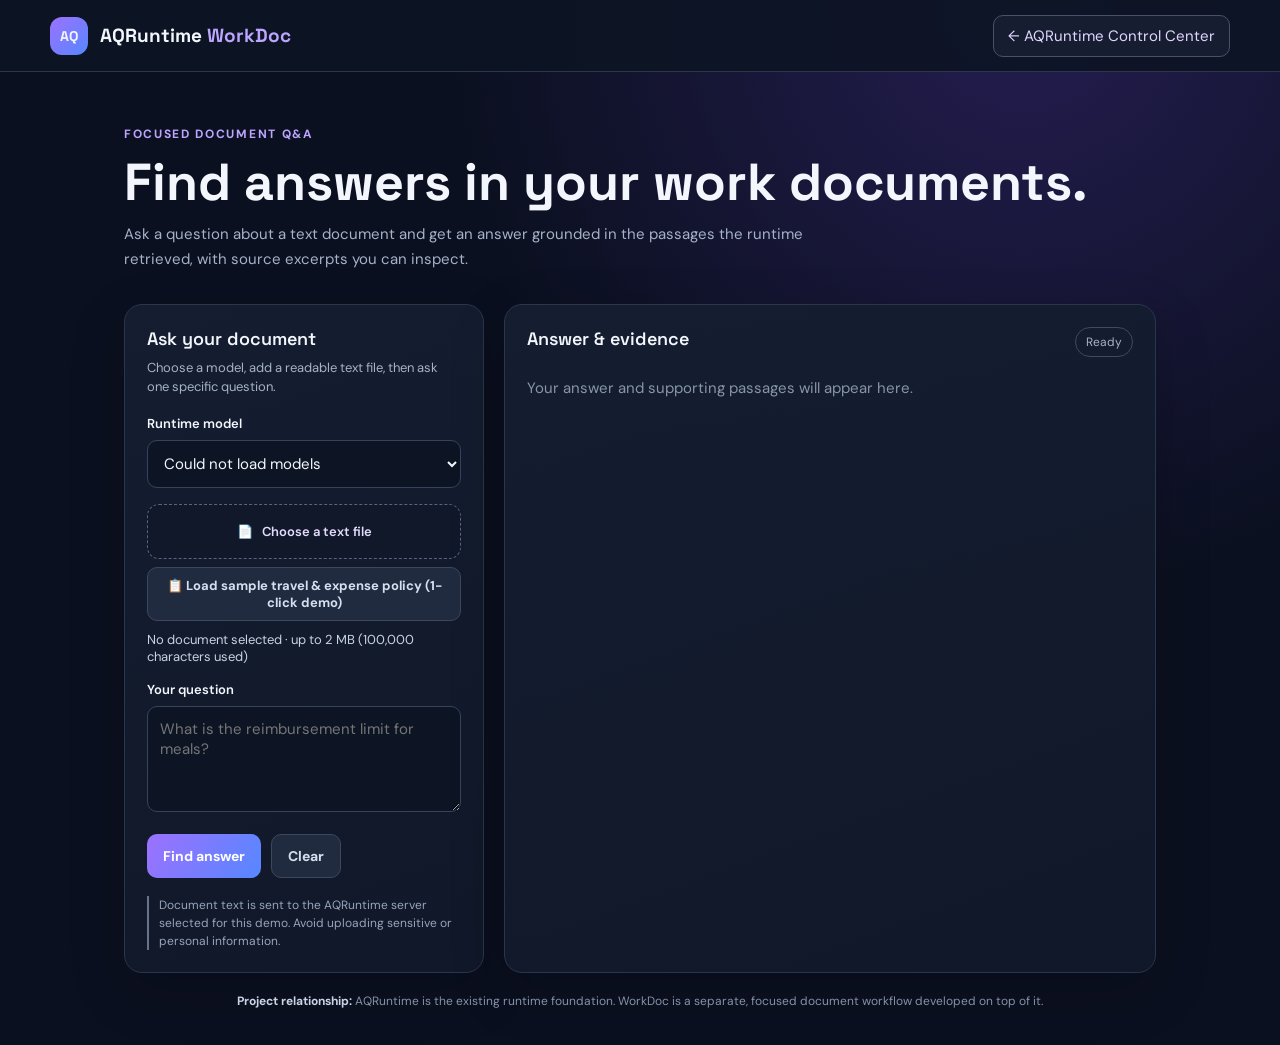
==== src/aqruntime/server/ui/workdoc.html @ aafc0653 "feat: add AQRuntime WorkDoc, Cloud Run deployment, dual-mode Cloud/Local runtime, and 47 acceptance " ====
<!doctype html>
<html lang="en">
<head>
<meta charset="utf-8"><meta name="viewport" content="width=device-width, initial-scale=1">
<title>AQRuntime WorkDoc</title>
<link rel="preconnect" href="https://fonts.googleapis.com"><link rel="preconnect" href="https://fonts.gstatic.com" crossorigin>
<link href="https://fonts.googleapis.com/css2?family=DM+Sans:wght@400;500;600;700&family=Space+Grotesk:wght@500;600;700&display=swap" rel="stylesheet">
<style>
:root{color-scheme:dark;--bg:#0b1020;--panel:#121a2b;--panel2:#182338;--line:#29364b;--text:#f3f6fc;--muted:#a5b2c7;--purple:#9c71ff;--blue:#5687ff;--green:#34d399;--amber:#fbbf24}*{box-sizing:border-box}body{margin:0;min-height:100vh;background:radial-gradient(ellipse at 80% 0%,#241d50 0,transparent 40%),var(--bg);color:var(--text);font:15px 'DM Sans',sans-serif}a{color:inherit}.top{height:72px;border-bottom:1px solid var(--line);display:flex;align-items:center;justify-content:space-between;padding:0 max(24px,calc((100vw - 1180px)/2));background:#0d1424e8}.brand{display:flex;gap:12px;align-items:center;font:700 19px 'Space Grotesk',sans-serif}.mark{display:grid;place-items:center;width:38px;height:38px;border-radius:12px;background:linear-gradient(135deg,var(--purple),var(--blue));font-size:14px}.back{padding:10px 14px;border:1px solid #48516a;border-radius:10px;text-decoration:none;color:#e0d6ff;background:#171d31}.wrap{max-width:1080px;margin:0 auto;padding:54px 24px 36px}.eyebrow{text-transform:uppercase;color:#bca5ff;letter-spacing:.14em;font-size:12px;font-weight:700}.hero h1{font:700 clamp(34px,5vw,52px)/1.08 'Space Grotesk',sans-serif;margin:12px 0}.hero p{max-width:690px;color:var(--muted);line-height:1.65;margin:0}.layout{display:grid;grid-template-columns:360px 1fr;gap:20px;margin-top:32px}.card{background:linear-gradient(160deg,#151e31f5,#101829f5);border:1px solid var(--line);border-radius:18px;padding:22px;box-shadow:0 18px 55px #0003}.card h2{font:600 18px 'Space Grotesk',sans-serif;margin:0 0 8px}.hint{color:var(--muted);font-size:13px;line-height:1.5;margin:0 0 18px}label{display:block;font-weight:600;font-size:13px;margin:16px 0 8px}select,input[type=text],textarea{width:100%;border:1px solid #36445b;background:#0d1525;color:var(--text);border-radius:10px;padding:12px;font:inherit;outline:none}select:focus,input:focus,textarea:focus{border-color:var(--purple);box-shadow:0 0 0 3px #9c71ff22}.filebox{display:block;border:1px dashed #586582;border-radius:12px;padding:18px 14px;text-align:center;background:#10182a;cursor:pointer;color:#e6dcff}.filebox:hover{border-color:var(--purple);background:#171c32}.filebox input{display:none}.filename{font-size:13px;color:#c8d3e4;margin-top:10px;overflow-wrap:anywhere}.privacy{border-left:2px solid #64748b;padding-left:10px;color:#96a5bb;font-size:12px;line-height:1.5;margin-top:18px}.actions{display:flex;gap:10px;margin-top:17px}button{border:0;border-radius:10px;padding:12px 16px;color:white;background:linear-gradient(120deg,var(--purple),var(--blue));font:700 14px 'DM Sans';cursor:pointer}button:disabled{opacity:.55;cursor:wait}.secondary{background:#202b40;border:1px solid #3b4860;color:#d6dfef}.result-head{display:flex;justify-content:space-between;align-items:center;gap:12px}.status{font-size:12px;padding:6px 10px;border:1px solid #3d4b63;border-radius:999px;color:var(--muted)}.status.good{color:var(--green);border-color:#237b60;background:#103329}.status.warn{color:var(--amber);border-color:#826b2b;background:#322912}.answer{white-space:pre-wrap;line-height:1.72;margin-top:18px;min-height:100px;color:#eef2fa}.empty{color:#8795aa}.sources{display:grid;gap:12px;margin-top:18px}.source{border:1px solid #34425a;border-radius:12px;background:#0d1525;padding:14px}.source-title{font-weight:700;color:#d9ccff;font-size:13px}.source p{font-size:13px;line-height:1.6;color:#c2ccdc;margin:9px 0 0;white-space:pre-wrap}.meta{font-size:11px;color:#8191a9;margin-top:8px}.foot{margin-top:20px;text-align:center;color:#8492a8;font-size:12px}.foot strong{color:#c9d4e5}.error{color:#fca5a5}.spinner{display:inline-block;animation:pulse 1s infinite alternate}@keyframes pulse{to{opacity:.4}}@media(max-width:780px){.layout{grid-template-columns:1fr}.wrap{padding-top:34px}.top{padding:0 16px}.brand{font-size:16px}.back{font-size:12px;padding:9px}}
</style></head>
<body>
<header class="top"><div class="brand"><span class="mark">AQ</span><span>AQRuntime <span style="color:#bca5ff">WorkDoc</span></span></div><a class="back" href="/ui">← AQRuntime Control Center</a></header>
<main class="wrap"><section class="hero"><div class="eyebrow">Focused document Q&amp;A</div><h1>Find answers in your work documents.</h1><p>Ask a question about a text document and get an answer grounded in the passages the runtime retrieved, with source excerpts you can inspect.</p></section>
<div class="layout"><section class="card"><h2>Ask your document</h2><p class="hint">Choose a model, add a readable text file, then ask one specific question.</p>
<label for="model">Runtime model</label><select id="model"><option value="">Loading models…</option></select>
<label class="filebox">📄 &nbsp; Choose a text file<input id="file" type="file" accept=".txt,.md,.py,.json,.log,.csv,.c,.cpp,.h"></label><div style="margin-top:8px;display:flex;gap:8px;flex-wrap:wrap"><button id="sample" class="secondary" type="button" style="width:100%;padding:9px 12px;font-size:13px">📋 Load sample travel &amp; expense policy (1-click demo)</button></div><div id="filename" class="filename">No document selected · up to 2 MB (100,000 characters used)</div>
<label for="question">Your question</label><textarea id="question" rows="4" maxlength="2000" placeholder="What is the reimbursement limit for meals?"></textarea>
<div class="actions"><button id="ask">Find answer</button><button id="clear" class="secondary" type="button">Clear</button></div><div class="privacy">Document text is sent to the AQRuntime server selected for this demo. Avoid uploading sensitive or personal information.</div></section>
<section class="card" aria-live="polite"><div class="result-head"><h2>Answer &amp; evidence</h2><span id="status" class="status">Ready</span></div><div id="answer" class="answer empty">Your answer and supporting passages will appear here.</div><div id="sources" class="sources"></div></section></div>
<div class="foot"><strong>Project relationship:</strong> AQRuntime is the existing runtime foundation. WorkDoc is a separate, focused document workflow developed on top of it.</div></main>
<script>const modelSelect=document.getElementById('model'),fileInput=document.getElementById('file'),sampleButton=document.getElementById('sample'),fileName=document.getElementById('filename'),question=document.getElementById('question'),askButton=document.getElementById('ask'),statusEl=document.getElementById('status'),answerEl=document.getElementById('answer'),sourcesEl=document.getElementById('sources');let documentText='',selectedName='';
function setStatus(text,kind=''){statusEl.textContent=text;statusEl.className='status'+(kind?' '+kind:'')}
function isSummary(q){return /\b(summar(y|ize|ise|ization)|overview|merangkum|rangkuman|ringkasan|ringkas)\b/i.test(q)}
question.addEventListener('input',()=>{askButton.textContent=isSummary(question.value)?'Summarize document':'Find answer'});
fetch('/v1/models').then(r=>r.ok?r.json():Promise.reject()).then(data=>{const models=(data.data||[]).filter(m=>m.type==='text'||!m.type);modelSelect.replaceChildren();if(!models.length){modelSelect.add(new Option('No text models available',''));return}for(const m of models)modelSelect.add(new Option(m.id,m.id));}).catch(()=>{modelSelect.replaceChildren(new Option('Could not load models',''))});
sampleButton.addEventListener('click',async()=>{try{const r=await fetch('/api/workdoc/sample');if(!r.ok)throw new Error('Could not load sample policy.');const data=await r.json();documentText=(data.document_text||'').slice(0,100000);selectedName=data.filename||'workdoc_demo_sample.md';fileName.textContent=`${selectedName} · ${documentText.length.toLocaleString()} characters (built-in sample)`;if(!question.value.trim()&&Array.isArray(data.sample_questions)&&data.sample_questions.length){question.value=data.sample_questions[0];askButton.textContent=isSummary(question.value)?'Summarize document':'Find answer';}setStatus('Sample ready','good');}catch(e){fileName.textContent=e.message||'Could not load sample.';}});
fileInput.addEventListener('change',async()=>{const f=fileInput.files&&fileInput.files[0];if(!f)return;documentText='';selectedName='';if(f.size>2*1024*1024){fileName.textContent='File exceeds the 2 MB limit.';fileInput.value='';return}try{const text=await f.text();if(text.includes('\u0000'))throw new Error('This file appears to be binary. Choose a text-based file.');documentText=text.slice(0,100000);selectedName=f.name;fileName.textContent=`${f.name} · ${documentText.length.toLocaleString()} characters${text.length>documentText.length?' (first 100,000 used)':''}`;setStatus('Document ready');}catch(e){fileName.textContent=e.message||'Could not read file.';fileInput.value=''}});
document.getElementById('clear').addEventListener('click',()=>{documentText='';selectedName='';fileInput.value='';question.value='';askButton.textContent='Find answer';fileName.textContent='No document selected · up to 2 MB (100,000 characters used)';answerEl.textContent='Your answer and supporting passages will appear here.';answerEl.className='answer empty';sourcesEl.replaceChildren();setStatus('Ready')});
askButton.addEventListener('click',async()=>{const q=question.value.trim(),model=modelSelect.value;if(!documentText){setStatus('Add a document','warn');return}if(!q){setStatus('Add a question','warn');question.focus();return}if(!model){setStatus('No model selected','warn');return}const summary=isSummary(q);askButton.disabled=true;askButton.textContent=summary?'Summarizing…':'Searching…';setStatus('Working','');answerEl.textContent=summary?'Reading the document and generating a summary…':'Retrieving relevant passages and generating an answer…';answerEl.className='answer spinner';sourcesEl.replaceChildren();try{const res=await fetch('/api/workdoc/ask',{method:'POST',headers:{'Content-Type':'application/json'},body:JSON.stringify({model,provider:'auto',max_tokens:384,filename:selectedName,document_text:documentText,question:q})});const data=await res.json();if(!res.ok)throw new Error(data.error?.message||data.error||`Request failed (${res.status})`);answerEl.textContent=data.answer||'No answer was returned.';answerEl.className='answer';const grounded=data.grounding_status==='grounded';const summaryStatus=data.coverage==='full'?'Summary · full document':`Summary · representative passages (${data.passages_used}/${data.passages_total})`;setStatus(data.mode==='summary'?summaryStatus:(grounded?'Grounded in sources':data.grounding_status==='insufficient_evidence'?'Insufficient evidence':'Check citations'),grounded?'good':'warn');for(const s of data.sources||[]){const card=document.createElement('article');card.className='source';const title=document.createElement('div');title.className='source-title';title.textContent=`[${s.source_id}] ${s.filename||selectedName||'Document'}`;const excerpt=document.createElement('p');excerpt.textContent=s.excerpt||'';const meta=document.createElement('div');meta.className='meta';meta.textContent=`Characters ${s.start_char}–${s.end_char}`;card.append(title,excerpt,meta);sourcesEl.append(card)}if(!(data.sources||[]).length){const note=document.createElement('div');note.className='hint';note.textContent='No matching source passages were found for this question.';sourcesEl.append(note)}}catch(e){answerEl.textContent=e.message||'WorkDoc request failed.';answerEl.className='answer error';setStatus('Request failed','warn')}finally{askButton.disabled=false;askButton.textContent=isSummary(question.value)?'Summarize document':'Find answer'}});</script></body></html>
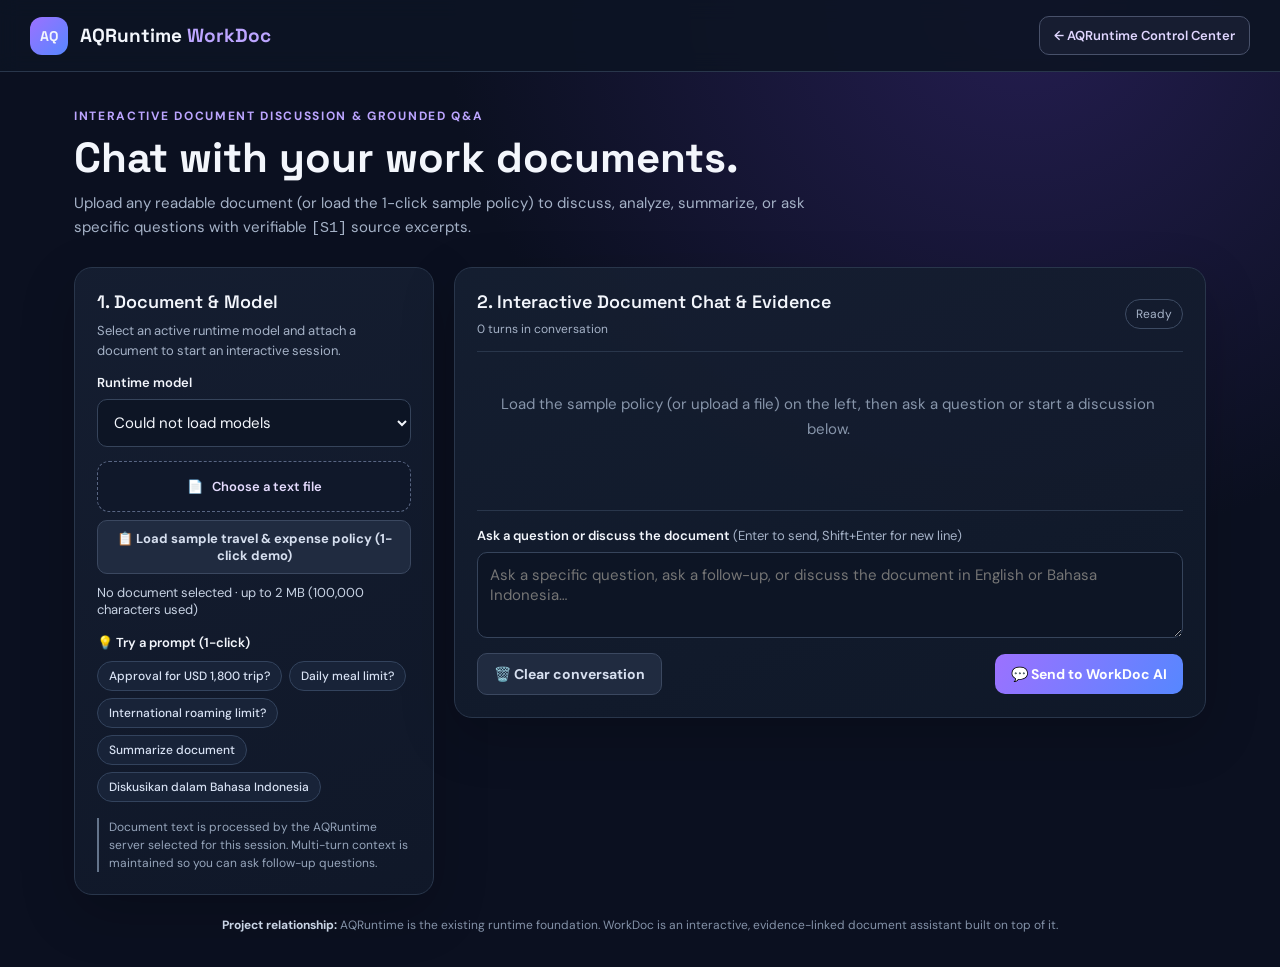
==== commit 5f41a59d: "feat: upgrade WorkDoc into interactive multi-turn document discussion with bilingual retrieval" ====
--- a/src/aqruntime/server/ui/workdoc.html
+++ b/src/aqruntime/server/ui/workdoc.html
@@ -2,29 +2,302 @@
 <html lang="en">
 <head>
 <meta charset="utf-8"><meta name="viewport" content="width=device-width, initial-scale=1">
-<title>AQRuntime WorkDoc</title>
+<title>AQRuntime WorkDoc — Interactive Document AI</title>
 <link rel="preconnect" href="https://fonts.googleapis.com"><link rel="preconnect" href="https://fonts.gstatic.com" crossorigin>
 <link href="https://fonts.googleapis.com/css2?family=DM+Sans:wght@400;500;600;700&family=Space+Grotesk:wght@500;600;700&display=swap" rel="stylesheet">
 <style>
-:root{color-scheme:dark;--bg:#0b1020;--panel:#121a2b;--panel2:#182338;--line:#29364b;--text:#f3f6fc;--muted:#a5b2c7;--purple:#9c71ff;--blue:#5687ff;--green:#34d399;--amber:#fbbf24}*{box-sizing:border-box}body{margin:0;min-height:100vh;background:radial-gradient(ellipse at 80% 0%,#241d50 0,transparent 40%),var(--bg);color:var(--text);font:15px 'DM Sans',sans-serif}a{color:inherit}.top{height:72px;border-bottom:1px solid var(--line);display:flex;align-items:center;justify-content:space-between;padding:0 max(24px,calc((100vw - 1180px)/2));background:#0d1424e8}.brand{display:flex;gap:12px;align-items:center;font:700 19px 'Space Grotesk',sans-serif}.mark{display:grid;place-items:center;width:38px;height:38px;border-radius:12px;background:linear-gradient(135deg,var(--purple),var(--blue));font-size:14px}.back{padding:10px 14px;border:1px solid #48516a;border-radius:10px;text-decoration:none;color:#e0d6ff;background:#171d31}.wrap{max-width:1080px;margin:0 auto;padding:54px 24px 36px}.eyebrow{text-transform:uppercase;color:#bca5ff;letter-spacing:.14em;font-size:12px;font-weight:700}.hero h1{font:700 clamp(34px,5vw,52px)/1.08 'Space Grotesk',sans-serif;margin:12px 0}.hero p{max-width:690px;color:var(--muted);line-height:1.65;margin:0}.layout{display:grid;grid-template-columns:360px 1fr;gap:20px;margin-top:32px}.card{background:linear-gradient(160deg,#151e31f5,#101829f5);border:1px solid var(--line);border-radius:18px;padding:22px;box-shadow:0 18px 55px #0003}.card h2{font:600 18px 'Space Grotesk',sans-serif;margin:0 0 8px}.hint{color:var(--muted);font-size:13px;line-height:1.5;margin:0 0 18px}label{display:block;font-weight:600;font-size:13px;margin:16px 0 8px}select,input[type=text],textarea{width:100%;border:1px solid #36445b;background:#0d1525;color:var(--text);border-radius:10px;padding:12px;font:inherit;outline:none}select:focus,input:focus,textarea:focus{border-color:var(--purple);box-shadow:0 0 0 3px #9c71ff22}.filebox{display:block;border:1px dashed #586582;border-radius:12px;padding:18px 14px;text-align:center;background:#10182a;cursor:pointer;color:#e6dcff}.filebox:hover{border-color:var(--purple);background:#171c32}.filebox input{display:none}.filename{font-size:13px;color:#c8d3e4;margin-top:10px;overflow-wrap:anywhere}.privacy{border-left:2px solid #64748b;padding-left:10px;color:#96a5bb;font-size:12px;line-height:1.5;margin-top:18px}.actions{display:flex;gap:10px;margin-top:17px}button{border:0;border-radius:10px;padding:12px 16px;color:white;background:linear-gradient(120deg,var(--purple),var(--blue));font:700 14px 'DM Sans';cursor:pointer}button:disabled{opacity:.55;cursor:wait}.secondary{background:#202b40;border:1px solid #3b4860;color:#d6dfef}.result-head{display:flex;justify-content:space-between;align-items:center;gap:12px}.status{font-size:12px;padding:6px 10px;border:1px solid #3d4b63;border-radius:999px;color:var(--muted)}.status.good{color:var(--green);border-color:#237b60;background:#103329}.status.warn{color:var(--amber);border-color:#826b2b;background:#322912}.answer{white-space:pre-wrap;line-height:1.72;margin-top:18px;min-height:100px;color:#eef2fa}.empty{color:#8795aa}.sources{display:grid;gap:12px;margin-top:18px}.source{border:1px solid #34425a;border-radius:12px;background:#0d1525;padding:14px}.source-title{font-weight:700;color:#d9ccff;font-size:13px}.source p{font-size:13px;line-height:1.6;color:#c2ccdc;margin:9px 0 0;white-space:pre-wrap}.meta{font-size:11px;color:#8191a9;margin-top:8px}.foot{margin-top:20px;text-align:center;color:#8492a8;font-size:12px}.foot strong{color:#c9d4e5}.error{color:#fca5a5}.spinner{display:inline-block;animation:pulse 1s infinite alternate}@keyframes pulse{to{opacity:.4}}@media(max-width:780px){.layout{grid-template-columns:1fr}.wrap{padding-top:34px}.top{padding:0 16px}.brand{font-size:16px}.back{font-size:12px;padding:9px}}
+:root{color-scheme:dark;--bg:#0b1020;--panel:#121a2b;--panel2:#182338;--line:#29364b;--text:#f3f6fc;--muted:#a5b2c7;--purple:#9c71ff;--blue:#5687ff;--green:#34d399;--amber:#fbbf24}
+*{box-sizing:border-box}
+body{margin:0;min-height:100vh;background:radial-gradient(ellipse at 80% 0%,#241d50 0,transparent 40%),var(--bg);color:var(--text);font:15px 'DM Sans',sans-serif}
+a{color:inherit}
+.top{height:72px;border-bottom:1px solid var(--line);display:flex;align-items:center;justify-content:space-between;padding:0 max(24px,calc((100vw - 1220px)/2));background:#0d1424e8;position:sticky;top:0;z-index:10;backdrop-filter:blur(10px)}
+.brand{display:flex;gap:12px;align-items:center;font:700 19px 'Space Grotesk',sans-serif}
+.mark{display:grid;place-items:center;width:38px;height:38px;border-radius:12px;background:linear-gradient(135deg,var(--purple),var(--blue));font-size:14px}
+.back{padding:10px 14px;border:1px solid #48516a;border-radius:10px;text-decoration:none;color:#e0d6ff;background:#171d31;font-size:13px;font-weight:600}
+.wrap{max-width:1180px;margin:0 auto;padding:36px 24px 36px}
+.eyebrow{text-transform:uppercase;color:#bca5ff;letter-spacing:.14em;font-size:12px;font-weight:700}
+.hero h1{font:700 clamp(28px,4vw,42px)/1.12 'Space Grotesk',sans-serif;margin:10px 0}
+.hero p{max-width:760px;color:var(--muted);line-height:1.6;margin:0}
+.layout{display:grid;grid-template-columns:360px 1fr;gap:20px;margin-top:26px;align-items:start}
+.card{background:linear-gradient(160deg,#151e31f5,#101829f5);border:1px solid var(--line);border-radius:18px;padding:22px;box-shadow:0 18px 55px #0003}
+.card h2{font:600 18px 'Space Grotesk',sans-serif;margin:0 0 8px}
+.hint{color:var(--muted);font-size:13px;line-height:1.5;margin:0 0 14px}
+label{display:block;font-weight:600;font-size:13px;margin:14px 0 8px}
+select,input[type=text],textarea{width:100%;border:1px solid #36445b;background:#0d1525;color:var(--text);border-radius:10px;padding:12px;font:inherit;outline:none}
+select:focus,input:focus,textarea:focus{border-color:var(--purple);box-shadow:0 0 0 3px #9c71ff22}
+.filebox{display:block;border:1px dashed #586582;border-radius:12px;padding:16px 14px;text-align:center;background:#10182a;cursor:pointer;color:#e6dcff}
+.filebox:hover{border-color:var(--purple);background:#171c32}
+.filebox input{display:none}
+.filename{font-size:13px;color:#c8d3e4;margin-top:10px;overflow-wrap:anywhere}
+.chips{display:flex;flex-wrap:wrap;gap:7px;margin-top:10px}
+.chip{background:#182338;border:1px solid #33435d;color:#d8e2f4;border-radius:999px;padding:6px 11px;font-size:12px;font-weight:500;cursor:pointer;text-align:left;transition:.15s}
+.chip:hover{border-color:var(--purple);background:#212946;color:#fff}
+.doc-preview{margin-top:12px;border:1px solid #2b3950;border-radius:10px;background:#0b1220;padding:10px 12px;font-size:12px;color:#b8c5d9}
+.doc-preview summary{cursor:pointer;font-weight:600;color:#d6ccff}
+.doc-preview pre{white-space:pre-wrap;max-height:200px;overflow-y:auto;margin:8px 0 0;font:12px/1.55 monospace;color:#c5d1e3}
+.privacy{border-left:2px solid #64748b;padding-left:10px;color:#96a5bb;font-size:12px;line-height:1.5;margin-top:16px}
+button{border:0;border-radius:10px;padding:11px 16px;color:white;background:linear-gradient(120deg,var(--purple),var(--blue));font:700 14px 'DM Sans';cursor:pointer}
+button:disabled{opacity:.55;cursor:wait}
+.secondary{background:#202b40;border:1px solid #3b4860;color:#d6dfef}
+.result-head{display:flex;justify-content:space-between;align-items:center;gap:12px;padding-bottom:14px;border-bottom:1px solid var(--line)}
+.status{font-size:12px;padding:6px 10px;border:1px solid #3d4b63;border-radius:999px;color:var(--muted)}
+.status.good{color:var(--green);border-color:#237b60;background:#103329}
+.status.warn{color:var(--amber);border-color:#826b2b;background:#322912}
+.chat-feed{display:flex;flex-direction:column;gap:16px;margin-top:16px;max-height:520px;overflow-y:auto;padding-right:4px}
+.turn-user{align-self:flex-end;max-width:85%;background:linear-gradient(135deg,#3b2d72,#243b6b);border:1px solid #596996;border-radius:16px 16px 4px 16px;padding:12px 15px;color:#f5f7ff;line-height:1.55;white-space:pre-wrap}
+.turn-ai{align-self:stretch;background:#0e1627;border:1px solid #2e3d56;border-radius:16px 16px 16px 4px;padding:16px}
+.turn-ai-head{display:flex;justify-content:space-between;align-items:center;gap:8px;margin-bottom:8px;font-size:12px;color:#bca5ff;font-weight:700}
+.answer{white-space:pre-wrap;line-height:1.68;color:#eef2fa}
+.empty{color:#8795aa;padding:24px 4px;text-align:center}
+.sources{display:grid;gap:10px;margin-top:12px}
+.source{border:1px solid #34425a;border-radius:10px;background:#0a101d;padding:12px}
+.source-title{font-weight:700;color:#d9ccff;font-size:12px}
+.source p{font-size:12.5px;line-height:1.55;color:#c2ccdc;margin:7px 0 0;white-space:pre-wrap}
+.meta{font-size:11px;color:#8191a9;margin-top:6px}
+.composer{margin-top:16px;padding-top:16px;border-top:1px solid var(--line)}
+.actions{display:flex;gap:10px;margin-top:10px;justify-content:space-between;align-items:center}
+.foot{margin-top:22px;text-align:center;color:#8492a8;font-size:12px}
+.foot strong{color:#c9d4e5}
+.error{color:#fca5a5}
+.spinner{display:inline-block;animation:pulse 1s infinite alternate}
+@keyframes pulse{to{opacity:.4}}
+@media(max-width:820px){.layout{grid-template-columns:1fr}.wrap{padding-top:24px}.top{padding:0 16px}.brand{font-size:16px}.back{font-size:12px;padding:9px}}
 </style></head>
 <body>
 <header class="top"><div class="brand"><span class="mark">AQ</span><span>AQRuntime <span style="color:#bca5ff">WorkDoc</span></span></div><a class="back" href="/ui">← AQRuntime Control Center</a></header>
-<main class="wrap"><section class="hero"><div class="eyebrow">Focused document Q&amp;A</div><h1>Find answers in your work documents.</h1><p>Ask a question about a text document and get an answer grounded in the passages the runtime retrieved, with source excerpts you can inspect.</p></section>
-<div class="layout"><section class="card"><h2>Ask your document</h2><p class="hint">Choose a model, add a readable text file, then ask one specific question.</p>
-<label for="model">Runtime model</label><select id="model"><option value="">Loading models…</option></select>
-<label class="filebox">📄 &nbsp; Choose a text file<input id="file" type="file" accept=".txt,.md,.py,.json,.log,.csv,.c,.cpp,.h"></label><div style="margin-top:8px;display:flex;gap:8px;flex-wrap:wrap"><button id="sample" class="secondary" type="button" style="width:100%;padding:9px 12px;font-size:13px">📋 Load sample travel &amp; expense policy (1-click demo)</button></div><div id="filename" class="filename">No document selected · up to 2 MB (100,000 characters used)</div>
-<label for="question">Your question</label><textarea id="question" rows="4" maxlength="2000" placeholder="What is the reimbursement limit for meals?"></textarea>
-<div class="actions"><button id="ask">Find answer</button><button id="clear" class="secondary" type="button">Clear</button></div><div class="privacy">Document text is sent to the AQRuntime server selected for this demo. Avoid uploading sensitive or personal information.</div></section>
-<section class="card" aria-live="polite"><div class="result-head"><h2>Answer &amp; evidence</h2><span id="status" class="status">Ready</span></div><div id="answer" class="answer empty">Your answer and supporting passages will appear here.</div><div id="sources" class="sources"></div></section></div>
-<div class="foot"><strong>Project relationship:</strong> AQRuntime is the existing runtime foundation. WorkDoc is a separate, focused document workflow developed on top of it.</div></main>
-<script>const modelSelect=document.getElementById('model'),fileInput=document.getElementById('file'),sampleButton=document.getElementById('sample'),fileName=document.getElementById('filename'),question=document.getElementById('question'),askButton=document.getElementById('ask'),statusEl=document.getElementById('status'),answerEl=document.getElementById('answer'),sourcesEl=document.getElementById('sources');let documentText='',selectedName='';
+<main class="wrap">
+<section class="hero"><div class="eyebrow">Interactive Document Discussion &amp; Grounded Q&amp;A</div><h1>Chat with your work documents.</h1><p>Upload any readable document (or load the 1-click sample policy) to discuss, analyze, summarize, or ask specific questions with verifiable <code>[S1]</code> source excerpts.</p></section>
+<div class="layout">
+<section class="card">
+<h2>1. Document &amp; Model</h2>
+<p class="hint">Select an active runtime model and attach a document to start an interactive session.</p>
+<label for="model">Runtime model</label>
+<select id="model"><option value="">Loading models…</option></select>
+<label class="filebox">📄 &nbsp; Choose a text file<input id="file" type="file" accept=".txt,.md,.py,.json,.log,.csv,.c,.cpp,.h"></label>
+<div style="margin-top:8px"><button id="sample" class="secondary" type="button" style="width:100%;padding:9px 12px;font-size:13px">📋 Load sample travel &amp; expense policy (1-click demo)</button></div>
+<div id="filename" class="filename">No document selected · up to 2 MB (100,000 characters used)</div>
+<details id="doc-preview-box" class="doc-preview" style="display:none"><summary>👁️ Inspect document text</summary><pre id="doc-preview-text"></pre></details>
+<label style="margin-top:16px">💡 Try a prompt (1-click)</label>
+<div id="chips" class="chips">
+<button type="button" class="chip" data-q="What approval is required for a trip estimated to cost USD 1,800?">Approval for USD 1,800 trip?</button>
+<button type="button" class="chip" data-q="What is the meal reimbursement limit per day?">Daily meal limit?</button>
+<button type="button" class="chip" data-q="What is the reimbursement limit for international roaming?">International roaming limit?</button>
+<button type="button" class="chip" data-q="Summarize this document.">Summarize document</button>
+<button type="button" class="chip" data-q="Jelaskan poin-poin penting kebijakan ini dalam Bahasa Indonesia.">Diskusikan dalam Bahasa Indonesia</button>
+</div>
+<div class="privacy">Document text is processed by the AQRuntime server selected for this session. Multi-turn context is maintained so you can ask follow-up questions.</div>
+</section>
+
+<section class="card" aria-live="polite">
+<div class="result-head">
+<div>
+<h2>2. Interactive Document Chat &amp; Evidence</h2>
+<div style="font-size:12px;color:var(--muted)" id="turn-counter">0 turns in conversation</div>
+</div>
+<span id="status" class="status">Ready</span>
+</div>
+
+<div id="chat-feed" class="chat-feed">
+<div id="answer" class="answer empty">Load the sample policy (or upload a file) on the left, then ask a question or start a discussion below.</div>
+<div id="sources" class="sources"></div>
+</div>
+
+<div class="composer">
+<label for="question" style="margin-top:0">Ask a question or discuss the document <span style="font-weight:400;color:var(--muted)">(Enter to send, Shift+Enter for new line)</span></label>
+<textarea id="question" rows="3" maxlength="2000" placeholder="Ask a specific question, ask a follow-up, or discuss the document in English or Bahasa Indonesia…"></textarea>
+<div class="actions">
+<button id="clear" class="secondary" type="button">🗑️ Clear conversation</button>
+<button id="ask" type="button">💬 Send to WorkDoc AI</button>
+</div>
+</div>
+</section>
+</div>
+<div class="foot"><strong>Project relationship:</strong> AQRuntime is the existing runtime foundation. WorkDoc is an interactive, evidence-linked document assistant built on top of it.</div>
+</main>
+<script>
+const modelSelect=document.getElementById('model'),fileInput=document.getElementById('file'),sampleButton=document.getElementById('sample'),fileName=document.getElementById('filename'),docPreviewBox=document.getElementById('doc-preview-box'),docPreviewText=document.getElementById('doc-preview-text'),question=document.getElementById('question'),askButton=document.getElementById('ask'),statusEl=document.getElementById('status'),chatFeed=document.getElementById('chat-feed'),turnCounter=document.getElementById('turn-counter');
+let documentText='',selectedName='',chatHistory=[];
+
 function setStatus(text,kind=''){statusEl.textContent=text;statusEl.className='status'+(kind?' '+kind:'')}
 function isSummary(q){return /\b(summar(y|ize|ise|ization)|overview|merangkum|rangkuman|ringkasan|ringkas)\b/i.test(q)}
-question.addEventListener('input',()=>{askButton.textContent=isSummary(question.value)?'Summarize document':'Find answer'});
-fetch('/v1/models').then(r=>r.ok?r.json():Promise.reject()).then(data=>{const models=(data.data||[]).filter(m=>m.type==='text'||!m.type);modelSelect.replaceChildren();if(!models.length){modelSelect.add(new Option('No text models available',''));return}for(const m of models)modelSelect.add(new Option(m.id,m.id));}).catch(()=>{modelSelect.replaceChildren(new Option('Could not load models',''))});
-sampleButton.addEventListener('click',async()=>{try{const r=await fetch('/api/workdoc/sample');if(!r.ok)throw new Error('Could not load sample policy.');const data=await r.json();documentText=(data.document_text||'').slice(0,100000);selectedName=data.filename||'workdoc_demo_sample.md';fileName.textContent=`${selectedName} · ${documentText.length.toLocaleString()} characters (built-in sample)`;if(!question.value.trim()&&Array.isArray(data.sample_questions)&&data.sample_questions.length){question.value=data.sample_questions[0];askButton.textContent=isSummary(question.value)?'Summarize document':'Find answer';}setStatus('Sample ready','good');}catch(e){fileName.textContent=e.message||'Could not load sample.';}});
-fileInput.addEventListener('change',async()=>{const f=fileInput.files&&fileInput.files[0];if(!f)return;documentText='';selectedName='';if(f.size>2*1024*1024){fileName.textContent='File exceeds the 2 MB limit.';fileInput.value='';return}try{const text=await f.text();if(text.includes('\u0000'))throw new Error('This file appears to be binary. Choose a text-based file.');documentText=text.slice(0,100000);selectedName=f.name;fileName.textContent=`${f.name} · ${documentText.length.toLocaleString()} characters${text.length>documentText.length?' (first 100,000 used)':''}`;setStatus('Document ready');}catch(e){fileName.textContent=e.message||'Could not read file.';fileInput.value=''}});
-document.getElementById('clear').addEventListener('click',()=>{documentText='';selectedName='';fileInput.value='';question.value='';askButton.textContent='Find answer';fileName.textContent='No document selected · up to 2 MB (100,000 characters used)';answerEl.textContent='Your answer and supporting passages will appear here.';answerEl.className='answer empty';sourcesEl.replaceChildren();setStatus('Ready')});
-askButton.addEventListener('click',async()=>{const q=question.value.trim(),model=modelSelect.value;if(!documentText){setStatus('Add a document','warn');return}if(!q){setStatus('Add a question','warn');question.focus();return}if(!model){setStatus('No model selected','warn');return}const summary=isSummary(q);askButton.disabled=true;askButton.textContent=summary?'Summarizing…':'Searching…';setStatus('Working','');answerEl.textContent=summary?'Reading the document and generating a summary…':'Retrieving relevant passages and generating an answer…';answerEl.className='answer spinner';sourcesEl.replaceChildren();try{const res=await fetch('/api/workdoc/ask',{method:'POST',headers:{'Content-Type':'application/json'},body:JSON.stringify({model,provider:'auto',max_tokens:384,filename:selectedName,document_text:documentText,question:q})});const data=await res.json();if(!res.ok)throw new Error(data.error?.message||data.error||`Request failed (${res.status})`);answerEl.textContent=data.answer||'No answer was returned.';answerEl.className='answer';const grounded=data.grounding_status==='grounded';const summaryStatus=data.coverage==='full'?'Summary · full document':`Summary · representative passages (${data.passages_used}/${data.passages_total})`;setStatus(data.mode==='summary'?summaryStatus:(grounded?'Grounded in sources':data.grounding_status==='insufficient_evidence'?'Insufficient evidence':'Check citations'),grounded?'good':'warn');for(const s of data.sources||[]){const card=document.createElement('article');card.className='source';const title=document.createElement('div');title.className='source-title';title.textContent=`[${s.source_id}] ${s.filename||selectedName||'Document'}`;const excerpt=document.createElement('p');excerpt.textContent=s.excerpt||'';const meta=document.createElement('div');meta.className='meta';meta.textContent=`Characters ${s.start_char}–${s.end_char}`;card.append(title,excerpt,meta);sourcesEl.append(card)}if(!(data.sources||[]).length){const note=document.createElement('div');note.className='hint';note.textContent='No matching source passages were found for this question.';sourcesEl.append(note)}}catch(e){answerEl.textContent=e.message||'WorkDoc request failed.';answerEl.className='answer error';setStatus('Request failed','warn')}finally{askButton.disabled=false;askButton.textContent=isSummary(question.value)?'Summarize document':'Find answer'}});</script></body></html>
-
+function updateTurnCounter(){const turns=Math.floor(chatHistory.length/2);turnCounter.textContent=`${turns} turn${turns===1?'':'s'} in conversation`}
+function showPreview(text){if(text){docPreviewBox.style.display='block';docPreviewText.textContent=text}else{docPreviewBox.style.display='none';docPreviewText.textContent=''}}
+
+question.addEventListener('input',()=>{askButton.textContent=isSummary(question.value)?'📋 Summarize document':'💬 Send to WorkDoc AI'});
+question.addEventListener('keydown',(e)=>{if(e.key==='Enter'&&!e.shiftKey){e.preventDefault();if(!askButton.disabled)askButton.click()}});
+
+document.querySelectorAll('.chip').forEach(btn=>{
+  btn.addEventListener('click',async()=>{
+    const q=btn.getAttribute('data-q')||'';
+    if(!documentText){await loadSampleDoc(false)}
+    question.value=q;
+    askButton.textContent=isSummary(q)?'📋 Summarize document':'💬 Send to WorkDoc AI';
+    question.focus();
+  });
+});
+
+fetch('/v1/models').then(r=>r.ok?r.json():Promise.reject()).then(data=>{
+  const models=(data.data||[]).filter(m=>m.type==='text'||!m.type);
+  modelSelect.replaceChildren();
+  if(!models.length){modelSelect.add(new Option('No text models available',''));return}
+  for(const m of models)modelSelect.add(new Option(m.id,m.id));
+}).catch(()=>{modelSelect.replaceChildren(new Option('Could not load models',''))});
+
+async function loadSampleDoc(populateQuestion=true){
+  try{
+    const r=await fetch('/api/workdoc/sample');
+    if(!r.ok)throw new Error('Could not load sample policy.');
+    const data=await r.json();
+    documentText=(data.document_text||'').slice(0,100000);
+    selectedName=data.filename||'workdoc_demo_sample.md';
+    fileName.textContent=`${selectedName} · ${documentText.length.toLocaleString()} characters (built-in sample)`;
+    showPreview(documentText);
+    if(populateQuestion&&!question.value.trim()&&Array.isArray(data.sample_questions)&&data.sample_questions.length){
+      question.value=data.sample_questions[0];
+      askButton.textContent=isSummary(question.value)?'📋 Summarize document':'💬 Send to WorkDoc AI';
+    }
+    setStatus('Sample ready','good');
+  }catch(e){
+    fileName.textContent=e.message||'Could not load sample.';
+  }
+}
+
+sampleButton.addEventListener('click',()=>loadSampleDoc(true));
+
+fileInput.addEventListener('change',async()=>{
+  const f=fileInput.files&&fileInput.files[0];
+  if(!f)return;
+  documentText='';selectedName='';
+  if(f.size>2*1024*1024){fileName.textContent='File exceeds the 2 MB limit.';fileInput.value='';return}
+  try{
+    const text=await f.text();
+    if(text.includes('\u0000'))throw new Error('This file appears to be binary. Choose a text-based file.');
+    documentText=text.slice(0,100000);
+    selectedName=f.name;
+    chatHistory=[];
+    updateTurnCounter();
+    fileName.textContent=`${f.name} · ${documentText.length.toLocaleString()} characters${text.length>documentText.length?' (first 100,000 used)':''}`;
+    showPreview(documentText);
+    setStatus('Document ready','good');
+  }catch(e){
+    fileName.textContent=e.message||'Could not read file.';
+    fileInput.value='';
+  }
+});
+
+document.getElementById('clear').addEventListener('click',()=>{
+  chatHistory=[];
+  updateTurnCounter();
+  question.value='';
+  askButton.textContent='💬 Send to WorkDoc AI';
+  chatFeed.innerHTML='<div id="answer" class="answer empty">Conversation cleared. Ask a new question or discuss your document below.</div><div id="sources" class="sources"></div>';
+  setStatus(documentText?'Document ready':'Ready',documentText?'good':'');
+});
+
+askButton.addEventListener('click',async()=>{
+  const q=question.value.trim(),model=modelSelect.value;
+  if(!documentText){setStatus('Load or upload a document first','warn');return}
+  if(!q){setStatus('Type a question or message','warn');question.focus();return}
+  if(!model){setStatus('No model selected','warn');return}
+
+  const summary=isSummary(q);
+  askButton.disabled=true;
+  askButton.textContent=summary?'Summarizing…':'Thinking…';
+  setStatus('Generating response…','');
+
+  const emptyPlaceholder=chatFeed.querySelector('.empty');
+  if(emptyPlaceholder)chatFeed.replaceChildren();
+
+  const userBubble=document.createElement('div');
+  userBubble.className='turn-user';
+  userBubble.textContent=q;
+  chatFeed.appendChild(userBubble);
+
+  const aiCard=document.createElement('div');
+  aiCard.className='turn-ai';
+  const aiHead=document.createElement('div');
+  aiHead.className='turn-ai-head';
+  aiHead.innerHTML=`<span>🤖 WorkDoc AI (${model})</span><span class="meta">Working…</span>`;
+
+  const prevAns=document.getElementById('answer');
+  if(prevAns)prevAns.removeAttribute('id');
+  const prevSrc=document.getElementById('sources');
+  if(prevSrc)prevSrc.removeAttribute('id');
+
+  const ansDiv=document.createElement('div');
+  ansDiv.id='answer';
+  ansDiv.className='answer spinner';
+  ansDiv.textContent=summary?'Reading the document and generating a summary…':'Analyzing document excerpts and generating response…';
+
+  const srcDiv=document.createElement('div');
+  srcDiv.id='sources';
+  srcDiv.className='sources';
+
+  aiCard.append(aiHead,ansDiv,srcDiv);
+  chatFeed.appendChild(aiCard);
+  chatFeed.scrollTop=chatFeed.scrollHeight;
+  question.value='';
+
+  try{
+    const res=await fetch('/api/workdoc/ask',{
+      method:'POST',
+      headers:{'Content-Type':'application/json'},
+      body:JSON.stringify({
+        model,
+        provider:'auto',
+        max_tokens:384,
+        filename:selectedName,
+        document_text:documentText,
+        question:q,
+        history:chatHistory
+      })
+    });
+    const data=await res.json();
+    if(!res.ok)throw new Error(data.error?.message||data.error||`Request failed (${res.status})`);
+    const answerText=data.answer||'No answer was returned.';
+    ansDiv.textContent=answerText;
+    ansDiv.className='answer';
+
+    chatHistory.push({role:'user',content:q},{role:'assistant',content:answerText});
+    updateTurnCounter();
+
+    const grounded=data.grounding_status==='grounded';
+    const modeLabel=data.mode==='summary'
+      ?(data.coverage==='full'?'Summary · full document':`Summary · ${data.passages_used}/${data.passages_total} passages`)
+      :(data.mode==='discussion'?(grounded?'Interactive Discussion · Grounded':'Not Mentioned in Document'):(grounded?'Grounded in sources':data.grounding_status==='insufficient_evidence'?'Insufficient evidence':'Check citations'));
+    const perf=data.performance?`⚡ ${data.performance.tokens_per_second||0} tok/s · ${data.performance.total_seconds||0}s`:'';
+    aiHead.innerHTML=`<span>🤖 WorkDoc AI · ${modeLabel}</span><span class="meta">${perf}</span>`;
+    setStatus(modeLabel,grounded?'good':'warn');
+
+    for(const s of data.sources||[]){
+      const card=document.createElement('article');
+      card.className='source';
+      const title=document.createElement('div');
+      title.className='source-title';
+      title.textContent=`[${s.source_id}] ${s.filename||selectedName||'Document'}`;
+      const excerpt=document.createElement('p');
+      excerpt.textContent=s.excerpt||'';
+      const meta=document.createElement('div');
+      meta.className='meta';
+      meta.textContent=`Characters ${s.start_char}–${s.end_char}`;
+      card.append(title,excerpt,meta);
+      srcDiv.append(card);
+    }
+    if(!(data.sources||[]).length){
+      const note=document.createElement('div');
+      note.className='hint';
+      note.style.marginTop='8px';
+      note.textContent='No matching source passages were found in the document for this specific topic.';
+      srcDiv.append(note);
+    }
+    chatFeed.scrollTop=chatFeed.scrollHeight;
+  }catch(e){
+    ansDiv.textContent=e.message||'WorkDoc request failed.';
+    ansDiv.className='answer error';
+    setStatus('Request failed','warn');
+  }finally{
+    askButton.disabled=false;
+    askButton.textContent=isSummary(question.value)?'📋 Summarize document':'💬 Send to WorkDoc AI';
+  }
+});
+</script></body></html>
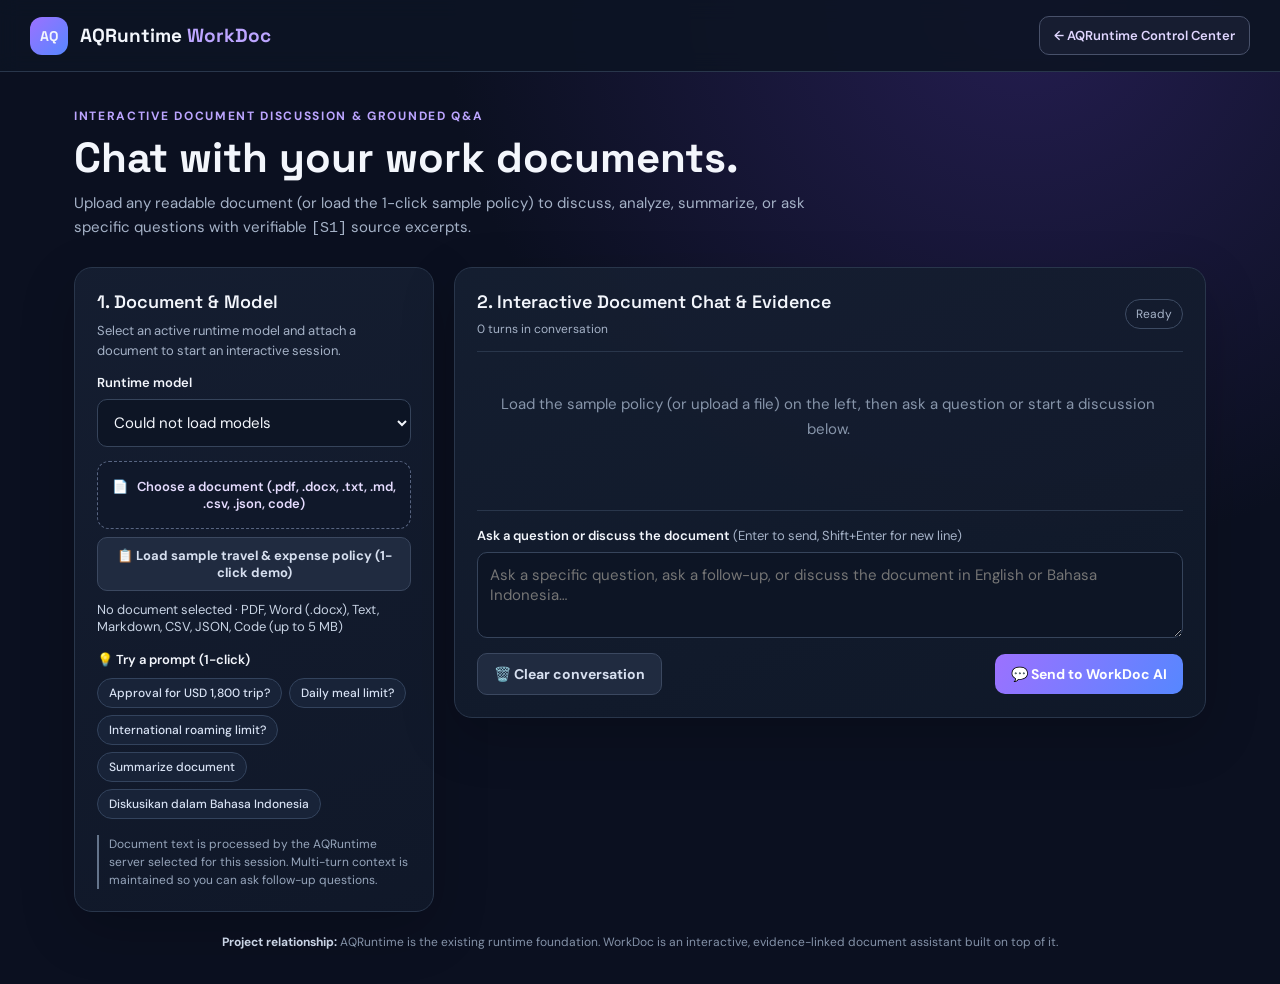
==== commit c9660c32: "feat: add automatic PDF, Word (.docx), RTF, and extended code/data file extraction for WorkDoc and W" ====
--- a/src/aqruntime/server/ui/workdoc.html
+++ b/src/aqruntime/server/ui/workdoc.html
@@ -73,9 +73,9 @@
 <p class="hint">Select an active runtime model and attach a document to start an interactive session.</p>
 <label for="model">Runtime model</label>
 <select id="model"><option value="">Loading models…</option></select>
-<label class="filebox">📄 &nbsp; Choose a text file<input id="file" type="file" accept=".txt,.md,.py,.json,.log,.csv,.c,.cpp,.h"></label>
+<label class="filebox">📄 &nbsp; Choose a document (.pdf, .docx, .txt, .md, .csv, .json, code)<input id="file" type="file" accept=".pdf,.docx,.rtf,.txt,.md,.py,.json,.yaml,.yml,.xml,.html,.js,.ts,.sql,.log,.csv,.c,.cpp,.h"></label>
 <div style="margin-top:8px"><button id="sample" class="secondary" type="button" style="width:100%;padding:9px 12px;font-size:13px">📋 Load sample travel &amp; expense policy (1-click demo)</button></div>
-<div id="filename" class="filename">No document selected · up to 2 MB (100,000 characters used)</div>
+<div id="filename" class="filename">No document selected · PDF, Word (.docx), Text, Markdown, CSV, JSON, Code (up to 5 MB)</div>
 <details id="doc-preview-box" class="doc-preview" style="display:none"><summary>👁️ Inspect document text</summary><pre id="doc-preview-text"></pre></details>
 <label style="margin-top:16px">💡 Try a prompt (1-click)</label>
 <div id="chips" class="chips">
@@ -164,23 +164,62 @@
 
 sampleButton.addEventListener('click',()=>loadSampleDoc(true));
 
+function readFileAsDataURL(file){
+  return new Promise((resolve,reject)=>{
+    const reader=new FileReader();
+    reader.onload=()=>resolve(String(reader.result||''));
+    reader.onerror=()=>reject(new Error('Could not read file.'));
+    reader.readAsDataURL(file);
+  });
+}
+
 fileInput.addEventListener('change',async()=>{
   const f=fileInput.files&&fileInput.files[0];
   if(!f)return;
   documentText='';selectedName='';
-  if(f.size>2*1024*1024){fileName.textContent='File exceeds the 2 MB limit.';fileInput.value='';return}
+  if(f.size>5*1024*1024){fileName.textContent='File exceeds the 5 MB limit.';fileInput.value='';return}
+  const lower=(f.name||'').toLowerCase();
+  const needsBackendExtract=lower.endsWith('.pdf')||lower.endsWith('.docx')||lower.endsWith('.rtf');
   try{
-    const text=await f.text();
-    if(text.includes('\u0000'))throw new Error('This file appears to be binary. Choose a text-based file.');
-    documentText=text.slice(0,100000);
+    setStatus('Reading document…','');
+    fileName.textContent=`Extracting text from ${f.name}…`;
+    let extracted='';
+    if(needsBackendExtract){
+      const dataUrl=await readFileAsDataURL(f);
+      const res=await fetch('/api/workdoc/extract',{
+        method:'POST',
+        headers:{'Content-Type':'application/json'},
+        body:JSON.stringify({filename:f.name,file_base64:dataUrl})
+      });
+      const data=await res.json();
+      if(!res.ok)throw new Error(data.error?.message||data.error||'Could not extract document text.');
+      extracted=data.document_text||'';
+    }else{
+      const rawText=await f.text();
+      if(rawText.includes('\u0000')){
+        const dataUrl=await readFileAsDataURL(f);
+        const res=await fetch('/api/workdoc/extract',{
+          method:'POST',
+          headers:{'Content-Type':'application/json'},
+          body:JSON.stringify({filename:f.name,file_base64:dataUrl})
+        });
+        const data=await res.json();
+        if(!res.ok)throw new Error(data.error?.message||data.error||'Unsupported binary file.');
+        extracted=data.document_text||'';
+      }else{
+        extracted=rawText;
+      }
+    }
+    documentText=extracted.slice(0,100000);
     selectedName=f.name;
     chatHistory=[];
     updateTurnCounter();
-    fileName.textContent=`${f.name} · ${documentText.length.toLocaleString()} characters${text.length>documentText.length?' (first 100,000 used)':''}`;
+    fileName.textContent=`${f.name} · ${documentText.length.toLocaleString()} characters extracted`;
     showPreview(documentText);
     setStatus('Document ready','good');
   }catch(e){
     fileName.textContent=e.message||'Could not read file.';
+    setStatus('File error','warn');
     fileInput.value='';
   }
 });
